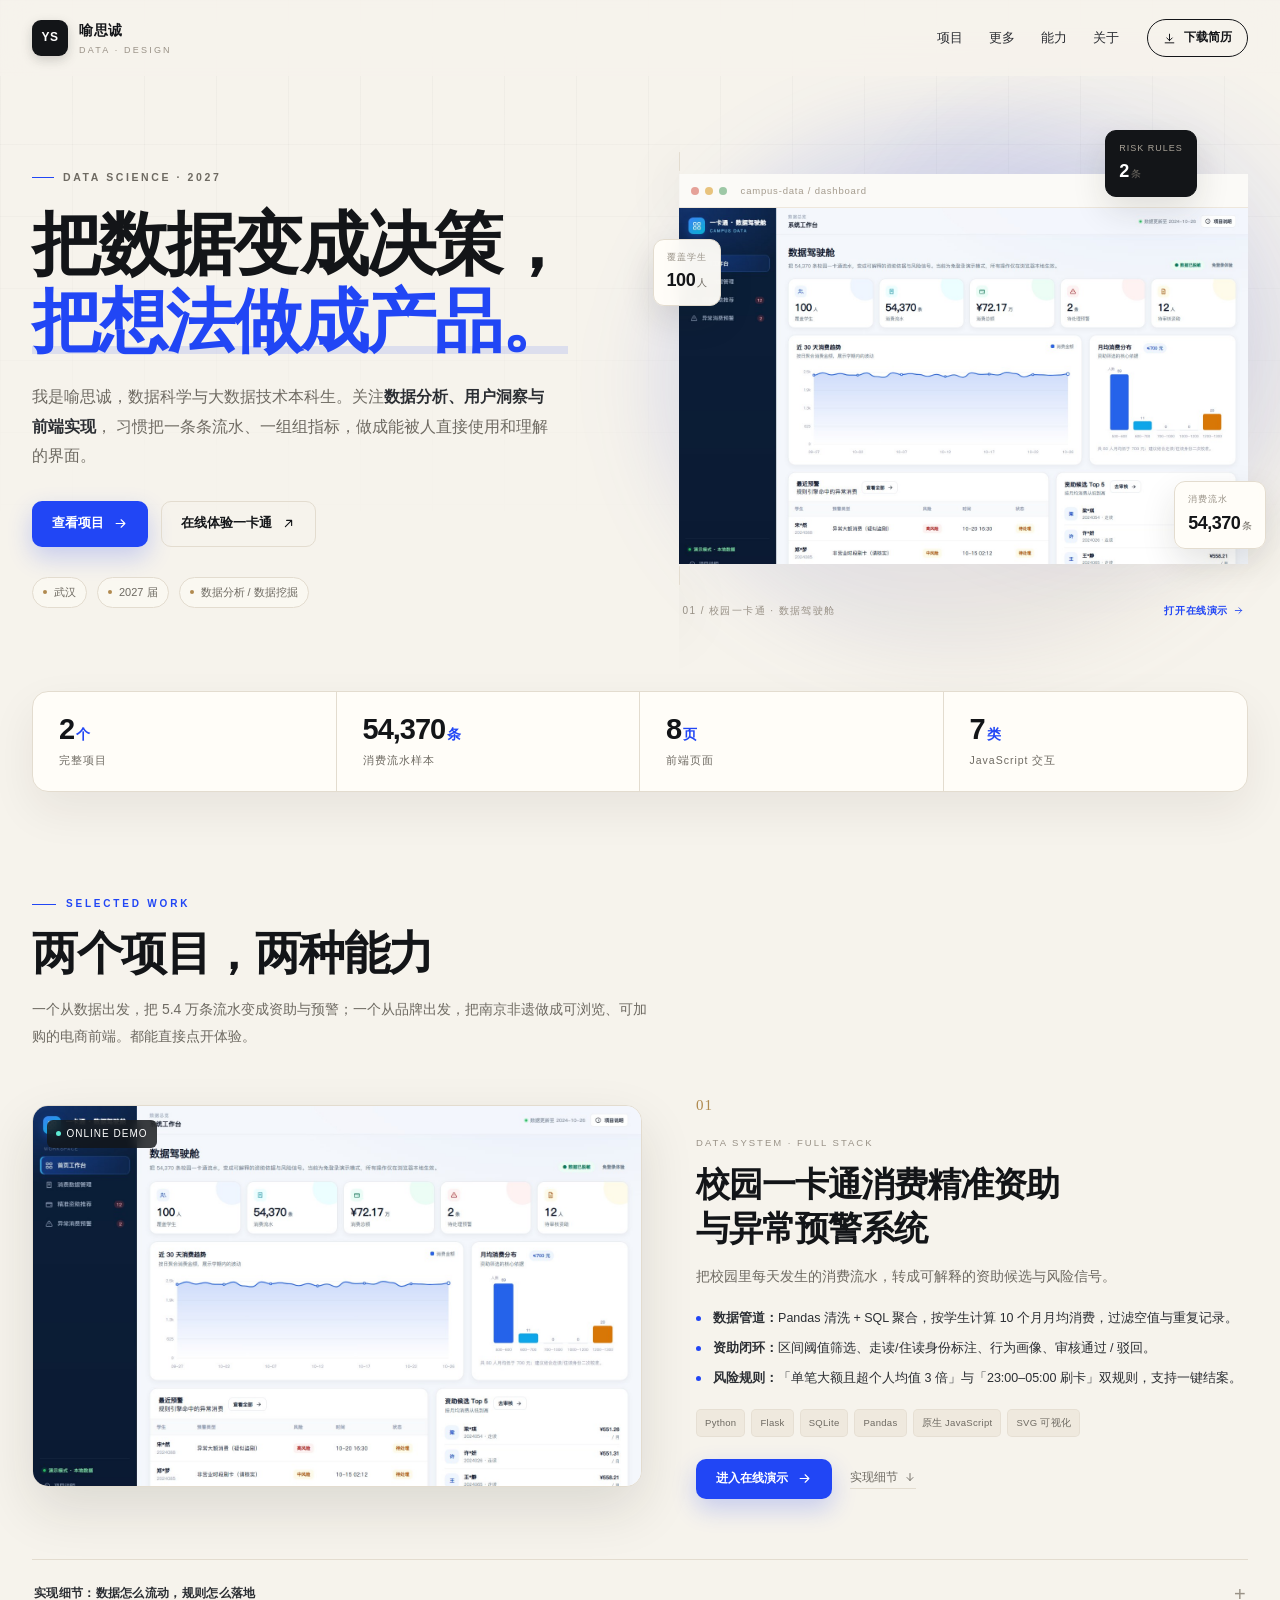
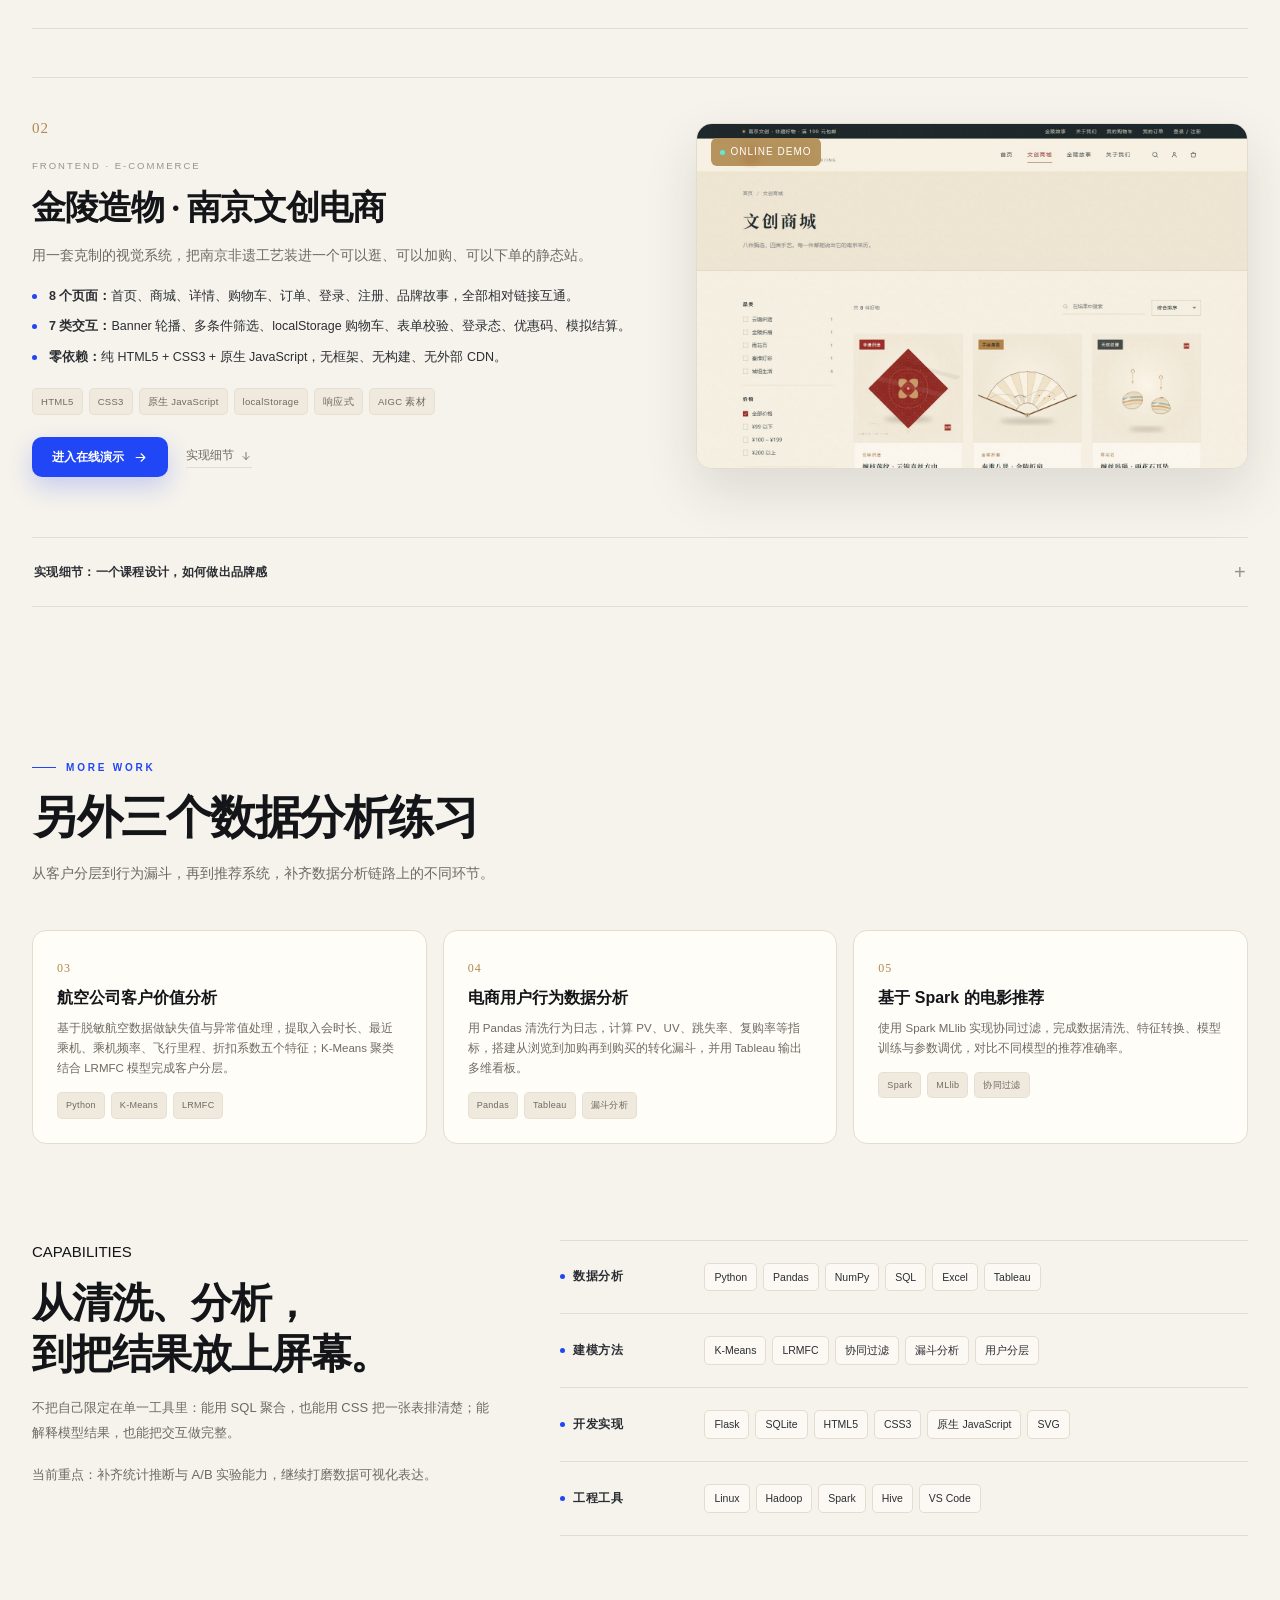
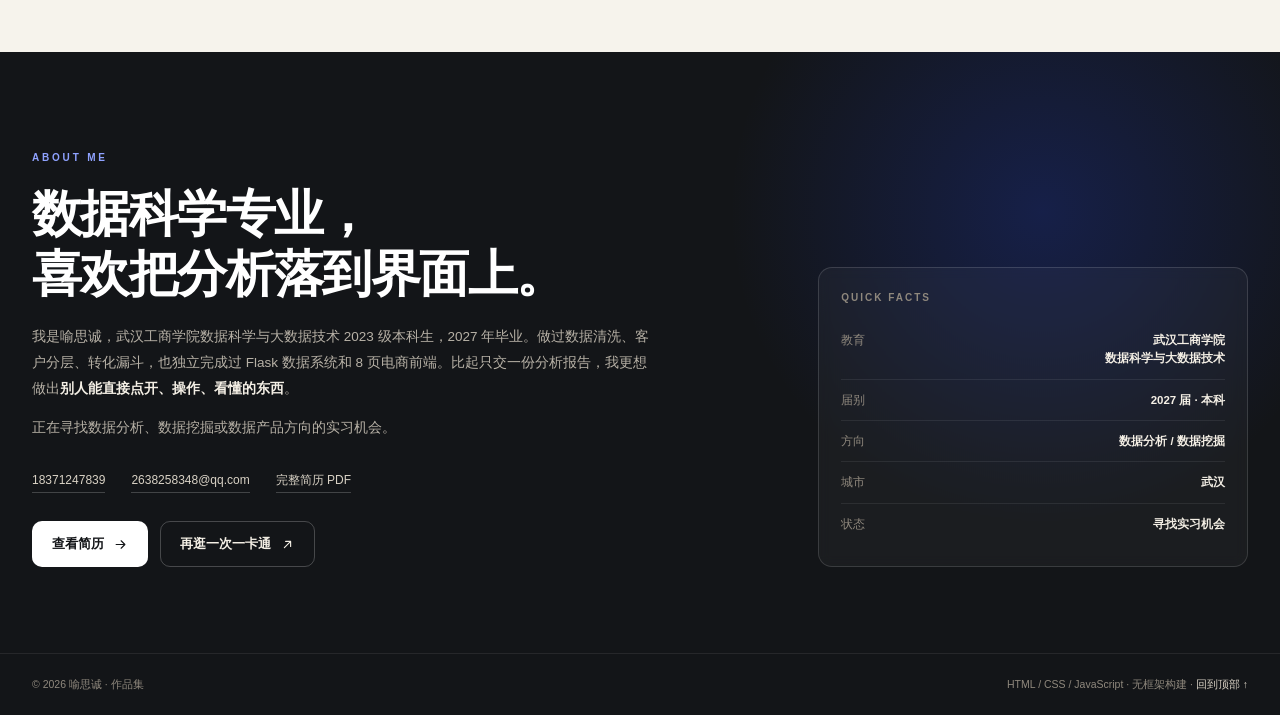
==== index.html @ 1e3e39dd "Add files via upload" ====
<!DOCTYPE html>
<html lang="zh-CN">
<head>
  <meta charset="UTF-8">
  <meta name="viewport" content="width=device-width, initial-scale=1, viewport-fit=cover">
  <meta name="theme-color" content="#f6f3ec">
  <title>喻思诚 · 数据科学 / 作品集</title>
  <meta name="description" content="喻思诚的作品集：校园一卡通消费精准资助与异常预警系统、金陵造物南京文创电商。数据科学与大数据技术，2027 届。">
  <meta property="og:title" content="喻思诚 · 数据科学 / 作品集">
  <meta property="og:description" content="把数据变成决策，把想法做成产品。两个完整项目：一卡通数据系统与南京文创电商前端。">
  <meta property="og:type" content="website">
  <meta property="og:url" content="https://cynthautumn.github.io/portfolio/">
  <meta property="og:site_name" content="喻思诚 · 作品集">
  <meta property="og:image" content="https://cynthautumn.github.io/portfolio/assets/img/og-cover.jpg">
  <link rel="canonical" href="https://cynthautumn.github.io/portfolio/">
  <link rel="icon" href="assets/favicon.svg" type="image/svg+xml">
  <link rel="stylesheet" href="assets/site.css">
</head>
<body id="top">
  <svg width="0" height="0" style="position:absolute" aria-hidden="true">
    <symbol id="i-arrow" viewBox="0 0 24 24"><path d="M5 12h14M13 6l6 6-6 6" fill="none" stroke="currentColor" stroke-width="1.8" stroke-linecap="round" stroke-linejoin="round"/></symbol>
    <symbol id="i-up-right" viewBox="0 0 24 24"><path d="M7 17 17 7M9 7h8v8" fill="none" stroke="currentColor" stroke-width="1.8" stroke-linecap="round" stroke-linejoin="round"/></symbol>
    <symbol id="i-download" viewBox="0 0 24 24"><path d="M12 4v12m-5-5 5 5 5-5M4 20h16" fill="none" stroke="currentColor" stroke-width="1.8" stroke-linecap="round" stroke-linejoin="round"/></symbol>
    <symbol id="i-menu" viewBox="0 0 24 24"><path d="M4 7h16M4 12h16M4 17h16" fill="none" stroke="currentColor" stroke-width="1.8" stroke-linecap="round"/></symbol>
    <symbol id="i-down" viewBox="0 0 24 24"><path d="M12 5v14m-6-6 6 6 6-6" fill="none" stroke="currentColor" stroke-width="1.8" stroke-linecap="round" stroke-linejoin="round"/></symbol>
  </svg>

  <header class="site-header" id="header">
    <div class="wrap header-inner">
      <a class="logo" href="#top" aria-label="回到顶部">
        <span class="logo-mark">YS</span>
        <span class="logo-text"><b>喻思诚</b><span>DATA · DESIGN</span></span>
      </a>
      <nav class="site-nav" id="siteNav">
        <a href="#projects">项目</a>
        <a href="#more">更多</a>
        <a href="#skills">能力</a>
        <a href="#about">关于</a>
      </nav>
      <a class="header-cta" href="resume.pdf" target="_blank" rel="noopener">
        <svg width="14" height="14"><use href="#i-download"/></svg>
        <span>下载简历</span>
      </a>
      <button class="menu-toggle" id="menuToggle" aria-label="打开导航" aria-expanded="false">
        <svg><use href="#i-menu"/></svg>
      </button>
    </div>
  </header>

  <main>
    <section class="hero">
      <div class="wrap hero-grid">
        <div class="hero-copy">
          <div class="eyebrow"><i></i>DATA SCIENCE · 2027</div>
          <h1>把数据变成决策，<br><em>把想法做成产品。</em></h1>
          <p class="hero-lead">
            我是喻思诚，数据科学与大数据技术本科生。关注<b>数据分析、用户洞察与前端实现</b>，
            习惯把一条条流水、一组组指标，做成能被人直接使用和理解的界面。
          </p>
          <div class="hero-actions">
            <a class="btn primary" href="#projects">查看项目 <svg><use href="#i-arrow"/></svg></a>
            <a class="btn ghost" href="campus/index.html" target="_blank" rel="noopener">
              在线体验一卡通 <svg><use href="#i-up-right"/></svg>
            </a>
          </div>
          <div class="hero-meta">
            <span>武汉</span><span>2027 届</span><span>数据分析 / 数据挖掘</span>
          </div>
        </div>

        <div class="hero-visual">
          <div class="halo"></div>
          <a class="browser" href="campus/index.html" target="_blank" rel="noopener" aria-label="打开校园一卡通在线演示">
            <div class="browser-bar"><i></i><i></i><i></i><span>campus-data / dashboard</span></div>
            <img src="assets/img/campus-dashboard.jpg" alt="校园一卡通数据驾驶舱界面" width="1440" height="900">
          </a>
          <div class="float-card fc-1"><span>覆盖学生</span><b>100<small> 人</small></b></div>
          <div class="float-card fc-2"><span>消费流水</span><b>54,370<small> 条</small></b></div>
          <div class="float-card fc-3"><span>RISK RULES</span><b>2<small> 条</small></b></div>
          <div class="hero-caption">
            <span>01 / 校园一卡通 · 数据驾驶舱</span>
            <a href="campus/index.html" target="_blank" rel="noopener">打开在线演示 <svg><use href="#i-arrow"/></svg></a>
          </div>
        </div>
      </div>
    </section>

    <div class="wrap">
      <div class="stat-band reveal">
        <div><b>2<em>个</em></b><span>完整项目</span></div>
        <div><b>54,370<em>条</em></b><span>消费流水样本</span></div>
        <div><b>8<em>页</em></b><span>前端页面</span></div>
        <div><b>7<em>类</em></b><span>JavaScript 交互</span></div>
      </div>
    </div>

    <section class="section" id="projects">
      <div class="wrap">
        <div class="section-head reveal">
          <span class="kicker">SELECTED WORK</span>
          <h2>两个项目，两种能力</h2>
          <p>一个从数据出发，把 5.4 万条流水变成资助与预警；一个从品牌出发，把南京非遗做成可浏览、可加购的电商前端。都能直接点开体验。</p>
        </div>

        <article class="project reveal" id="campus">
          <a class="project-media" href="campus/index.html" target="_blank" rel="noopener" aria-label="打开校园一卡通在线演示">
            <span class="media-tag">ONLINE DEMO</span>
            <img src="assets/img/campus-dashboard.jpg" alt="校园一卡通数据驾驶舱" width="1440" height="900">
            <span class="media-hover"><span>进入在线演示 <svg><use href="#i-up-right"/></svg></span></span>
          </a>
          <div class="project-body">
            <div class="project-top"><span class="project-no">01</span> <span class="project-type">DATA SYSTEM · FULL STACK</span></div>
            <h3>校园一卡通消费精准资助<br>与异常预警系统</h3>
            <p class="project-lead">把校园里每天发生的消费流水，转成可解释的资助候选与风险信号。</p>
            <ul class="project-points">
              <li><b>数据管道：</b>Pandas 清洗 + SQL 聚合，按学生计算 10 个月月均消费，过滤空值与重复记录。</li>
              <li><b>资助闭环：</b>区间阈值筛选、走读/住读身份标注、行为画像、审核通过 / 驳回。</li>
              <li><b>风险规则：</b>「单笔大额且超个人均值 3 倍」与「23:00–05:00 刷卡」双规则，支持一键结案。</li>
            </ul>
            <div class="tags"><span>Python</span><span>Flask</span><span>SQLite</span><span>Pandas</span><span>原生 JavaScript</span><span>SVG 可视化</span></div>
            <div class="project-actions">
              <a class="btn primary" href="campus/index.html" target="_blank" rel="noopener">进入在线演示 <svg><use href="#i-arrow"/></svg></a>
              <a class="text-link" href="#campus-detail">实现细节 <svg><use href="#i-down"/></svg></a>
            </div>
          </div>
        </article>

        <details class="project-detail" id="campus-detail">
          <summary>实现细节：数据怎么流动，规则怎么落地</summary>
          <div class="detail-grid">
            <div><h4>01 · 数据接入</h4><p>读取 CSV 流水，处理 UTF-8 / GBK 编码与字段校验；以学号为键聚合，算出月均消费与平均单笔消费。</p></div>
            <div><h4>02 · 资助筛选</h4><p>按 0–700 元区间筛选候选，保留走读/住读身份与预警关联；审核状态在浏览器本地持久化。</p></div>
            <div><h4>03 · 风险规则</h4><p>大额规则要求同时满足金额与个人均值倍数，深夜规则覆盖 23:00–05:00；命中后进入待处理队列。</p></div>
          </div>
          <p class="detail-note">作品集内为纯静态复刻版：保留全部交互，数据内置且已脱敏；原始系统为 Flask + SQLite + Pandas。</p>
        </details>

        <article class="project reverse reveal" id="nanjing">
          <a class="project-media" href="nanjing/index.html" target="_blank" rel="noopener" aria-label="打开南京文创电商在线演示">
            <span class="media-tag" style="background:rgba(176,138,79,.9)">ONLINE DEMO</span>
            <img src="assets/img/nanjing-shop.jpg" alt="金陵造物南京文创电商商城页" width="1440" height="900">
            <span class="media-hover"><span>进入在线演示 <svg><use href="#i-up-right"/></svg></span></span>
          </a>
          <div class="project-body">
            <div class="project-top"><span class="project-no">02</span> <span class="project-type">FRONTEND · E-COMMERCE</span></div>
            <h3>金陵造物 · 南京文创电商</h3>
            <p class="project-lead">用一套克制的视觉系统，把南京非遗工艺装进一个可以逛、可以加购、可以下单的静态站。</p>
            <ul class="project-points">
              <li><b>8 个页面：</b>首页、商城、详情、购物车、订单、登录、注册、品牌故事，全部相对链接互通。</li>
              <li><b>7 类交互：</b>Banner 轮播、多条件筛选、localStorage 购物车、表单校验、登录态、优惠码、模拟结算。</li>
              <li><b>零依赖：</b>纯 HTML5 + CSS3 + 原生 JavaScript，无框架、无构建、无外部 CDN。</li>
            </ul>
            <div class="tags"><span>HTML5</span><span>CSS3</span><span>原生 JavaScript</span><span>localStorage</span><span>响应式</span><span>AIGC 素材</span></div>
            <div class="project-actions">
              <a class="btn primary" href="nanjing/index.html" target="_blank" rel="noopener">进入在线演示 <svg><use href="#i-arrow"/></svg></a>
              <a class="text-link" href="#nanjing-detail">实现细节 <svg><use href="#i-down"/></svg></a>
            </div>
          </div>
        </article>

        <details class="project-detail" id="nanjing-detail">
          <summary>实现细节：一个课程设计，如何做出品牌感</summary>
          <div class="detail-grid">
            <div><h4>01 · 视觉系统</h4><p>以云锦红、城墙灰、宣纸米色为主色，宋体标题 + 无衬线正文；17 个原创 SVG 图标与插画统一质感。</p></div>
            <div><h4>02 · 交互链路</h4><p>商品数据集中在 data.js；商城支持品类/价格/特色筛选与搜索；详情页按 URL 参数渲染并支持规格选择。</p></div>
            <div><h4>03 · 状态管理</h4><p>购物车、登录态、订单全部写入 localStorage；优惠码满 199 减 30，结算后生成订单号并支持「再来一单」。</p></div>
          </div>
          <p class="detail-note">课程设计作品：1 首页 + 7 子页，7 类 JavaScript 功能，含自制 16 秒短片与原创 SVG 素材。</p>
        </details>
      </div>
    </section>

    <section class="section" id="more" style="padding-top:0">
      <div class="wrap">
        <div class="section-head reveal">
          <span class="kicker">MORE WORK</span>
          <h2>另外三个数据分析练习</h2>
          <p>从客户分层到行为漏斗，再到推荐系统，补齐数据分析链路上的不同环节。</p>
        </div>
        <div class="more-grid">
          <article class="mini-project reveal">
            <span class="num">03</span>
            <h3>航空公司客户价值分析</h3>
            <p>基于脱敏航空数据做缺失值与异常值处理，提取入会时长、最近乘机、乘机频率、飞行里程、折扣系数五个特征；K-Means 聚类结合 LRMFC 模型完成客户分层。</p>
            <div class="tags"><span>Python</span><span>K-Means</span><span>LRMFC</span></div>
          </article>
          <article class="mini-project reveal">
            <span class="num">04</span>
            <h3>电商用户行为数据分析</h3>
            <p>用 Pandas 清洗行为日志，计算 PV、UV、跳失率、复购率等指标，搭建从浏览到加购再到购买的转化漏斗，并用 Tableau 输出多维看板。</p>
            <div class="tags"><span>Pandas</span><span>Tableau</span><span>漏斗分析</span></div>
          </article>
          <article class="mini-project reveal">
            <span class="num">05</span>
            <h3>基于 Spark 的电影推荐</h3>
            <p>使用 Spark MLlib 实现协同过滤，完成数据清洗、特征转换、模型训练与参数调优，对比不同模型的推荐准确率。</p>
            <div class="tags"><span>Spark</span><span>MLlib</span><span>协同过滤</span></div>
          </article>
        </div>
      </div>
    </section>

    <section class="section" id="skills" style="padding-top:0">
      <div class="wrap skills-grid">
        <div class="skills-intro reveal">
          <span class="kicker">CAPABILITIES</span>
          <h2>从清洗、分析，<br>到把结果放上屏幕。</h2>
          <p>不把自己限定在单一工具里：能用 SQL 聚合，也能用 CSS 把一张表排清楚；能解释模型结果，也能把交互做完整。</p>
          <p class="skill-note">当前重点：补齐统计推断与 A/B 实验能力，继续打磨数据可视化表达。</p>
        </div>
        <div class="skill-list reveal">
          <div class="skill-row">
            <h3>数据分析</h3>
            <div class="skill-chips"><span>Python</span><span>Pandas</span><span>NumPy</span><span>SQL</span><span>Excel</span><span>Tableau</span></div>
          </div>
          <div class="skill-row">
            <h3>建模方法</h3>
            <div class="skill-chips"><span>K-Means</span><span>LRMFC</span><span>协同过滤</span><span>漏斗分析</span><span>用户分层</span></div>
          </div>
          <div class="skill-row">
            <h3>开发实现</h3>
            <div class="skill-chips"><span>Flask</span><span>SQLite</span><span>HTML5</span><span>CSS3</span><span>原生 JavaScript</span><span>SVG</span></div>
          </div>
          <div class="skill-row">
            <h3>工程工具</h3>
            <div class="skill-chips"><span>Linux</span><span>Hadoop</span><span>Spark</span><span>Hive</span><span>VS Code</span></div>
          </div>
        </div>
      </div>
    </section>

    <section class="about" id="about">
      <div class="wrap about-grid">
        <div class="reveal">
          <span class="kicker">ABOUT ME</span>
          <h2>数据科学专业，<br>喜欢把分析落到界面上。</h2>
          <p>我是喻思诚，武汉工商学院数据科学与大数据技术 2023 级本科生，2027 年毕业。做过数据清洗、客户分层、转化漏斗，也独立完成过 Flask 数据系统和 8 页电商前端。比起只交一份分析报告，我更想做出<b>别人能直接点开、操作、看懂的东西</b>。</p>
          <p style="margin-top:12px">正在寻找数据分析、数据挖掘或数据产品方向的实习机会。</p>
          <div class="contact-row">
            <a href="tel:18371247839">18371247839</a>
            <a href="mailto:2638258348@qq.com">2638258348@qq.com</a>
            <a href="resume.pdf" target="_blank" rel="noopener">完整简历 PDF</a>
          </div>
          <div class="about-actions">
            <a class="btn primary" href="resume.pdf" target="_blank" rel="noopener">查看简历 <svg><use href="#i-arrow"/></svg></a>
            <a class="btn ghost" href="campus/index.html" target="_blank" rel="noopener">再逛一次一卡通 <svg><use href="#i-up-right"/></svg></a>
          </div>
        </div>
        <aside class="quick-card reveal">
          <h3>QUICK FACTS</h3>
          <div class="quick-row"><span>教育</span><b>武汉工商学院<br>数据科学与大数据技术</b></div>
          <div class="quick-row"><span>届别</span><b>2027 届 · 本科</b></div>
          <div class="quick-row"><span>方向</span><b>数据分析 / 数据挖掘</b></div>
          <div class="quick-row"><span>城市</span><b>武汉</b></div>
          <div class="quick-row"><span>状态</span><b>寻找实习机会</b></div>
        </aside>
      </div>
    </section>
  </main>

  <footer class="site-footer">
    <div class="wrap footer-inner">
      <span>© <span id="year">2026</span> 喻思诚 · 作品集</span>
      <span>HTML / CSS / JavaScript · 无框架构建 · <a href="#top">回到顶部 ↑</a></span>
    </div>
  </footer>

  <script src="assets/site.js"></script>
</body>
</html>
---- assets/site.css ----
/* =========================================================
   喻思诚 · 作品集
   纯静态站点，无框架、无 CDN、无外部字体
   ========================================================= */
:root {
  --paper: #f6f3ec;
  --paper-2: #efe9de;
  --ink: #131518;
  --ink-2: #2b2e33;
  --muted: #6e6a62;
  --muted-2: #999287;
  --line: #e3dccf;
  --card: #fffdf8;
  --blue: #2146f5;
  --blue-dark: #1734c8;
  --blue-soft: #e8ecff;
  --gold: #b08a4f;
  --gold-soft: #f3ead9;
  --green: #157a5b;
  --red: #c2412d;
  --serif: "Songti SC", "STSong", "Noto Serif SC", "SimSun", Georgia, serif;
  --sans: "Inter", "PingFang SC", "Microsoft YaHei", "Helvetica Neue", Arial, sans-serif;
  --max: 1240px;
  --ease: cubic-bezier(.22, .61, .36, 1);
}

* { box-sizing: border-box; }
html { scroll-behavior: smooth; scroll-padding-top: 96px; }
body {
  margin: 0;
  font-family: var(--sans);
  color: var(--ink);
  background: var(--paper);
  -webkit-font-smoothing: antialiased;
  font-size: 15px;
  line-height: 1.6;
}
::selection { background: var(--blue); color: #fff; }
a { color: inherit; text-decoration: none; }
img { max-width: 100%; display: block; height: auto; }
button { font: inherit; cursor: pointer; }
h1, h2, h3, h4, p { margin: 0; }
ul { margin: 0; padding: 0; list-style: none; }
svg { display: block; }

.wrap { width: min(var(--max), calc(100% - 64px)); margin: 0 auto; }

/* ---------- header ---------- */
.site-header {
  position: fixed; top: 0; left: 0; right: 0; z-index: 80;
  height: 76px;
  background: rgba(246, 243, 236, .78);
  backdrop-filter: blur(16px);
  border-bottom: 1px solid transparent;
  transition: border-color .25s, background .25s;
}
.site-header.scrolled { border-bottom-color: var(--line); background: rgba(246, 243, 236, .94); }
.header-inner { height: 76px; display: flex; align-items: center; gap: 28px; }
.logo { display: flex; align-items: center; gap: 11px; }
.logo-mark {
  width: 36px; height: 36px; border-radius: 9px; display: grid; place-items: center;
  background: var(--ink); color: #fff; font-size: 12px; font-weight: 800; letter-spacing: .5px;
  box-shadow: 0 4px 12px rgba(19,21,24,.18);
}
.logo-text b { display: block; font-size: 14px; letter-spacing: .5px; }
.logo-text span { display: block; font-size: 9px; color: var(--muted-2); letter-spacing: 2.2px; margin-top: 1px; }
.site-nav { display: flex; align-items: center; gap: 26px; margin-left: auto; }
.site-nav a { font-size: 13px; color: var(--ink-2); position: relative; padding: 6px 0; }
.site-nav a::after {
  content: ""; position: absolute; left: 0; bottom: 0; width: 0; height: 2px;
  background: var(--blue); transition: width .22s var(--ease);
}
.site-nav a:hover::after { width: 100%; }
.header-cta {
  display: inline-flex; align-items: center; gap: 8px; height: 38px; padding: 0 15px;
  border: 1px solid var(--ink); border-radius: 999px; font-size: 12px; font-weight: 600;
  transition: .2s; white-space: nowrap;
}
.header-cta:hover { background: var(--ink); color: #fff; }
.header-cta svg { width: 13px; height: 13px; }
.menu-toggle {
  display: none; width: 40px; height: 40px; border: 1px solid var(--line);
  border-radius: 10px; background: transparent; align-items: center; justify-content: center;
}
.menu-toggle svg { width: 18px; height: 18px; }

/* ---------- hero ---------- */
.hero {
  position: relative; overflow: hidden;
  padding: 150px 0 78px;
}
.hero::before {
  content: ""; position: absolute; inset: 0; z-index: -2;
  background-image:
    linear-gradient(rgba(19,21,24,.045) 1px, transparent 1px),
    linear-gradient(90deg, rgba(19,21,24,.045) 1px, transparent 1px);
  background-size: 72px 72px;
  mask-image: linear-gradient(180deg, rgba(0,0,0,.75), transparent 78%);
  -webkit-mask-image: linear-gradient(180deg, rgba(0,0,0,.75), transparent 78%);
}
.hero::after {
  content: ""; position: absolute; right: -10%; top: 2%; width: 620px; height: 620px; z-index: -1;
  background: radial-gradient(circle, rgba(33,70,245,.14), transparent 66%);
  filter: blur(10px); border-radius: 50%;
}
.hero-grid { display: grid; grid-template-columns: 1.02fr .98fr; gap: 54px; align-items: center; }
.eyebrow {
  display: inline-flex; align-items: center; gap: 9px;
  font-size: 10.5px; letter-spacing: 2.6px; color: var(--muted); font-weight: 700;
  text-transform: uppercase;
}
.eyebrow i { width: 22px; height: 1px; background: var(--blue); display: inline-block; }
.hero h1 {
  font-family: var(--serif);
  font-size: clamp(40px, 5.4vw, 70px);
  line-height: 1.12; letter-spacing: -2px; font-weight: 700;
  margin: 20px 0 22px;
}
.hero h1 em { font-style: normal; color: var(--blue); position: relative; white-space: nowrap; }
.hero h1 em::after {
  content: ""; position: absolute; left: 0; right: 0; bottom: 6px; height: 8px;
  background: rgba(33,70,245,.12); z-index: -1;
}
.hero-lead { font-size: 15.5px; color: var(--muted); line-height: 1.9; max-width: 520px; }
.hero-lead b { color: var(--ink-2); font-weight: 600; }
.hero-actions { display: flex; align-items: center; gap: 13px; flex-wrap: wrap; margin-top: 30px; }
.btn {
  display: inline-flex; align-items: center; justify-content: center; gap: 9px;
  height: 46px; padding: 0 19px; border-radius: 10px; border: 1px solid transparent;
  font-size: 13px; font-weight: 600; transition: .2s var(--ease); white-space: nowrap;
}
.btn svg { width: 15px; height: 15px; }
.btn.primary { background: var(--blue); color: #fff; box-shadow: 0 10px 24px rgba(33,70,245,.22); }
.btn.primary:hover { background: var(--blue-dark); transform: translateY(-2px); box-shadow: 0 14px 30px rgba(33,70,245,.28); }
.btn.ghost { background: transparent; border-color: var(--line); color: var(--ink); }
.btn.ghost:hover { background: #fff; border-color: var(--ink); transform: translateY(-2px); }
.btn.light { background: #fff; color: var(--ink); }
.btn.light:hover { background: var(--blue); color: #fff; }
.hero-meta { display: flex; gap: 10px; flex-wrap: wrap; margin-top: 30px; }
.hero-meta span {
  display: inline-flex; align-items: center; gap: 7px;
  font-size: 11px; color: var(--muted); padding: 6px 10px;
  border: 1px solid var(--line); border-radius: 999px; background: rgba(255,253,248,.5);
}
.hero-meta span::before { content: ""; width: 4px; height: 4px; border-radius: 50%; background: var(--gold); }

.hero-visual { position: relative; }
.hero-visual .halo {
  position: absolute; inset: -30px -20px; z-index: -1;
  background: linear-gradient(140deg, rgba(33,70,245,.16), rgba(176,138,79,.1));
  filter: blur(40px); border-radius: 50%;
}
.browser {
  position: relative; background: #fff; border: 1px solid var(--line);
  border-radius: 14px; overflow: hidden;
  box-shadow: 0 30px 70px rgba(36, 31, 22, .16), 0 2px 0 rgba(255,255,255,.8) inset;
  transform: rotate(.6deg);
}
.browser-bar {
  height: 34px; display: flex; align-items: center; gap: 6px; padding: 0 12px;
  background: #fbfaf7; border-bottom: 1px solid #eee7dc;
}
.browser-bar i { width: 8px; height: 8px; border-radius: 50%; background: #ded5c6; }
.browser-bar i:nth-child(1) { background: #e5a198; }
.browser-bar i:nth-child(2) { background: #e8c37d; }
.browser-bar i:nth-child(3) { background: #9dc8a6; }
.browser-bar span { margin-left: 8px; font-size: 9.5px; color: #a49b8d; letter-spacing: .8px; }
.browser img { width: 100%; aspect-ratio: 16 / 10; object-fit: cover; object-position: top left; }
.float-card {
  position: absolute; z-index: 3; background: rgba(255,253,248,.96);
  border: 1px solid var(--line); border-radius: 11px; padding: 10px 13px;
  box-shadow: 0 14px 34px rgba(36,31,22,.12); backdrop-filter: blur(8px);
}
.float-card span { display: block; font-size: 9px; color: var(--muted-2); letter-spacing: 1px; }
.float-card b { display: block; font-size: 18px; letter-spacing: -.5px; margin-top: 2px; }
.float-card small { font-size: 9.5px; color: var(--muted); font-weight: 500; }
.fc-1 { left: -26px; top: 19%; }
.fc-2 { right: -18px; bottom: 15%; }
.fc-3 { right: 9%; top: -20px; background: var(--ink); border-color: var(--ink); color: #fff; }
.fc-3 span { color: #a9a297; }
.fc-3 b { color: #fff; }
.hero-caption {
  display: flex; align-items: center; justify-content: space-between; gap: 14px;
  margin-top: 15px; padding: 0 4px; font-size: 10px; letter-spacing: 1.4px;
  color: var(--muted-2); text-transform: uppercase;
}
.hero-caption a { display: inline-flex; align-items: center; gap: 5px; color: var(--blue); font-weight: 600; letter-spacing: .6px; }
.hero-caption a:hover { color: var(--blue-dark); }
.hero-caption svg { width: 11px; height: 11px; }

/* ---------- stat band ---------- */
.stat-band {
  position: relative; z-index: 4; margin-top: -6px;
  background: var(--card); border: 1px solid var(--line); border-radius: 16px;
  display: grid; grid-template-columns: repeat(4, 1fr);
  box-shadow: 0 18px 46px rgba(36,31,22,.07);
  overflow: hidden;
}
.stat-band div { padding: 22px 26px; border-right: 1px solid var(--line); }
.stat-band div:last-child { border-right: 0; }
.stat-band b { display: block; font-size: 29px; letter-spacing: -1px; line-height: 1.1; }
.stat-band b em { font-style: normal; font-size: 14px; color: var(--blue); margin-left: 2px; }
.stat-band span { display: block; font-size: 10.5px; color: var(--muted); letter-spacing: 1px; margin-top: 6px; }

/* ---------- sections ---------- */
.section { padding: 96px 0; }
.section-head { max-width: 760px; margin-bottom: 44px; }
.section-head .kicker {
  display: inline-flex; align-items: center; gap: 10px;
  font-size: 10px; letter-spacing: 2.8px; color: var(--blue); font-weight: 700;
}
.section-head .kicker::before { content: ""; width: 24px; height: 1px; background: var(--blue); }
.section-head h2 {
  font-family: var(--serif); font-size: clamp(30px, 3.8vw, 46px);
  letter-spacing: -1.5px; line-height: 1.22; font-weight: 700; margin: 14px 0 14px;
}
.section-head p { color: var(--muted); font-size: 14px; line-height: 1.9; max-width: 620px; }

/* ---------- projects ---------- */
.project {
  display: grid; grid-template-columns: 1.05fr .95fr; gap: 54px; align-items: center;
  padding: 38px 0 52px; border-top: 1px solid var(--line);
}
.project:first-of-type { border-top: 0; padding-top: 0; }
.project.reverse .project-media { order: 2; }
.project.reverse .project-body { order: 1; }
.project-media {
  position: relative; display: block; border-radius: 16px; overflow: hidden;
  border: 1px solid var(--line); background: #fff;
  box-shadow: 0 22px 54px rgba(36,31,22,.12);
}
.project-media img {
  width: 100%; aspect-ratio: 16 / 10; object-fit: cover; object-position: top left;
  transition: transform .7s var(--ease), filter .4s;
}
.project-media:hover img { transform: scale(1.025); filter: saturate(1.05); }
.media-tag {
  position: absolute; left: 14px; top: 14px; z-index: 2;
  display: inline-flex; align-items: center; gap: 6px;
  background: rgba(19,21,24,.82); color: #fff; backdrop-filter: blur(6px);
  font-size: 10px; letter-spacing: 1px; padding: 6px 9px; border-radius: 6px;
}
.media-tag::before { content: ""; width: 5px; height: 5px; border-radius: 50%; background: #5eead4; }
.media-hover {
  position: absolute; inset: 0; display: flex; align-items: center; justify-content: center;
  background: rgba(19,21,24,.28); opacity: 0; transition: opacity .25s; z-index: 3;
}
.project-media:hover .media-hover { opacity: 1; }
.media-hover span {
  display: inline-flex; align-items: center; gap: 8px; background: #fff; color: var(--ink);
  padding: 10px 15px; border-radius: 999px; font-size: 11.5px; font-weight: 700;
  transform: translateY(6px); transition: transform .25s;
}
.project-media:hover .media-hover span { transform: none; }
.media-hover svg { width: 13px; height: 13px; }
.project-no {
  display: block; font-family: var(--serif); font-size: 15px; color: var(--gold);
  letter-spacing: 1px; margin-bottom: 12px;
}
.project-type { font-size: 9.5px; letter-spacing: 2px; color: var(--muted-2); text-transform: uppercase; }
.project h3 {
  font-family: var(--serif); font-size: clamp(25px, 2.7vw, 34px);
  line-height: 1.28; letter-spacing: -1px; font-weight: 700; margin: 10px 0 14px;
}
.project-lead { color: var(--muted); font-size: 14px; line-height: 1.8; margin-bottom: 18px; }
.project-points { display: flex; flex-direction: column; gap: 9px; margin-bottom: 20px; }
.project-points li {
  position: relative; padding-left: 17px; color: var(--ink-2);
  font-size: 12.5px; line-height: 1.7;
}
.project-points li::before {
  content: ""; position: absolute; left: 0; top: 8px; width: 5px; height: 5px;
  border-radius: 50%; background: var(--blue);
}
.project-points b { font-weight: 700; }
.tags { display: flex; gap: 6px; flex-wrap: wrap; margin-bottom: 22px; }
.tags span {
  font-size: 9.5px; letter-spacing: .3px; padding: 5px 8px; border-radius: 5px;
  background: var(--paper-2); color: var(--muted); border: 1px solid rgba(227,220,207,.7);
}
.project-actions { display: flex; align-items: center; gap: 18px; flex-wrap: wrap; }
.project-actions .btn { height: 40px; font-size: 12px; }
.text-link {
  display: inline-flex; align-items: center; gap: 6px; font-size: 11.5px;
  color: var(--muted); border-bottom: 1px solid var(--line); padding-bottom: 2px;
}
.text-link:hover { color: var(--blue); border-color: var(--blue); }
.text-link svg { width: 12px; height: 12px; }

/* details */
.project-detail {
  border-top: 1px solid var(--line); border-bottom: 1px solid var(--line);
  margin: 8px 0 48px; padding: 0;
}
.project-detail summary {
  list-style: none; cursor: pointer; padding: 18px 2px;
  display: flex; align-items: center; justify-content: space-between;
  font-size: 12px; font-weight: 600; color: var(--ink-2); letter-spacing: .3px;
}
.project-detail summary::-webkit-details-marker { display: none; }
.project-detail summary::after {
  content: "+"; font-size: 20px; font-weight: 300; color: var(--muted-2);
  transition: transform .2s;
}
.project-detail[open] summary::after { transform: rotate(45deg); }
.detail-grid {
  display: grid; grid-template-columns: repeat(3, 1fr); gap: 24px;
  padding: 0 2px 26px;
}
.detail-grid h4 { font-size: 11px; letter-spacing: 1.4px; color: var(--blue); margin-bottom: 7px; }
.detail-grid p { font-size: 12px; color: var(--muted); line-height: 1.8; }
.detail-note { font-size: 11.5px; color: var(--muted-2); padding: 0 2px 20px; }

/* ---------- more projects ---------- */
.more-grid { display: grid; grid-template-columns: repeat(3, 1fr); gap: 16px; }
.mini-project {
  background: var(--card); border: 1px solid var(--line); border-radius: 14px;
  padding: 24px; transition: .25s var(--ease);
}
.mini-project:hover { transform: translateY(-4px); border-color: #cfc5b4; box-shadow: 0 18px 36px rgba(36,31,22,.08); }
.mini-project .num { font-family: var(--serif); font-size: 12px; color: var(--gold); letter-spacing: 1px; }
.mini-project h3 { font-size: 16px; line-height: 1.4; margin: 8px 0 8px; }
.mini-project p { font-size: 11.5px; color: var(--muted); line-height: 1.75; }
.mini-project .tags { margin: 14px 0 0; }
.mini-project .tags span { font-size: 9px; }

/* ---------- skills ---------- */
.skills-grid { display: grid; grid-template-columns: .8fr 1.2fr; gap: 70px; align-items: start; }
.skills-intro { position: sticky; top: 110px; }
.skills-intro h2 {
  font-family: var(--serif); font-size: clamp(30px, 3.2vw, 42px);
  line-height: 1.25; letter-spacing: -1.2px; margin: 14px 0 16px;
}
.skills-intro p { color: var(--muted); font-size: 13px; line-height: 1.9; }
.skill-row { display: grid; grid-template-columns: 120px 1fr; gap: 24px; padding: 22px 0; border-top: 1px solid var(--line); }
.skill-row:last-child { border-bottom: 1px solid var(--line); }
.skill-row h3 { font-size: 12px; letter-spacing: .5px; color: var(--ink-2); display: flex; align-items: center; gap: 8px; }
.skill-row h3::before { content: ""; width: 5px; height: 5px; border-radius: 50%; background: var(--blue); }
.skill-chips { display: flex; flex-wrap: wrap; gap: 6px; }
.skill-chips span {
  font-size: 10.5px; padding: 5px 9px; border-radius: 5px;
  background: rgba(255,253,248,.7); border: 1px solid var(--line); color: var(--ink-2);
}
.skill-note { margin-top: 18px; font-size: 11px; color: var(--muted-2); line-height: 1.8; }

/* ---------- about ---------- */
.about {
  background: var(--ink); color: #f4efe5; margin-top: 20px;
  padding: 92px 0 86px; position: relative; overflow: hidden;
}
.about::before {
  content: ""; position: absolute; right: -8%; top: -30%; width: 680px; height: 680px;
  border-radius: 50%; background: radial-gradient(circle, rgba(33,70,245,.22), transparent 65%);
}
.about-grid { position: relative; display: grid; grid-template-columns: 1.25fr .75fr; gap: 70px; align-items: end; }
.about .kicker { color: #8fa2ff; font-size: 10px; letter-spacing: 2.8px; font-weight: 700; }
.about h2 {
  font-family: var(--serif); font-size: clamp(32px, 4vw, 50px); line-height: 1.2;
  letter-spacing: -1.6px; margin: 16px 0 20px; color: #fff;
}
.about p { color: #b7b1a6; font-size: 13.5px; line-height: 1.95; max-width: 620px; }
.about p b { color: #f4efe5; font-weight: 600; }
.about-actions { display: flex; gap: 12px; flex-wrap: wrap; margin-top: 28px; }
.about .btn.primary { background: #fff; color: var(--ink); box-shadow: none; }
.about .btn.primary:hover { background: var(--blue); color: #fff; }
.about .btn.ghost { border-color: rgba(255,255,255,.22); color: #f4efe5; }
.about .btn.ghost:hover { border-color: #fff; background: rgba(255,255,255,.06); }
.contact-row { display: flex; gap: 26px; flex-wrap: wrap; margin-top: 30px; }
.contact-row a { font-size: 12px; color: #d9d2c5; border-bottom: 1px solid rgba(255,255,255,.2); padding-bottom: 2px; }
.contact-row a:hover { color: #fff; border-color: #fff; }
.quick-card {
  border: 1px solid rgba(255,255,255,.14); border-radius: 14px; padding: 22px;
  background: rgba(255,255,255,.035); backdrop-filter: blur(6px);
}
.quick-card h3 { font-size: 10px; letter-spacing: 2px; color: #8f887d; margin-bottom: 14px; }
.quick-row { display: flex; justify-content: space-between; gap: 18px; padding: 11px 0; border-bottom: 1px solid rgba(255,255,255,.08); font-size: 11.5px; }
.quick-row:last-child { border-bottom: 0; }
.quick-row span { color: #8f887d; }
.quick-row b { color: #f4efe5; font-weight: 600; text-align: right; }

/* ---------- footer ---------- */
.site-footer {
  background: var(--ink); color: #8f887d; border-top: 1px solid rgba(255,255,255,.08);
  padding: 22px 0; font-size: 10.5px;
}
.footer-inner { display: flex; align-items: center; justify-content: space-between; gap: 16px; flex-wrap: wrap; }
.footer-inner a { color: #d9d2c5; }
.footer-inner a:hover { color: #fff; }

/* ---------- reveal ---------- */
.reveal { opacity: 0; transform: translateY(20px); transition: opacity .7s var(--ease), transform .7s var(--ease); }
.reveal.in { opacity: 1; transform: none; }
@media (prefers-reduced-motion: reduce) {
  html { scroll-behavior: auto; }
  .reveal { opacity: 1; transform: none; transition: none; }
  .btn, .project-media img { transition: none; }
}

/* ---------- responsive ---------- */
@media (max-width: 1080px) {
  .hero-grid { grid-template-columns: 1fr; gap: 44px; }
  .hero { padding-top: 132px; }
  .hero-visual { max-width: 760px; }
  .project { grid-template-columns: 1fr; gap: 28px; }
  .project.reverse .project-media, .project.reverse .project-body { order: 0; }
  .project-media { max-width: 820px; }
  .skills-grid { grid-template-columns: 1fr; gap: 34px; }
  .skills-intro { position: static; }
  .about-grid { grid-template-columns: 1fr; gap: 40px; }
  .detail-grid { grid-template-columns: 1fr 1fr; }
}
@media (max-width: 760px) {
  .wrap { width: calc(100% - 36px); }
  .site-nav { display: none; }
  .header-cta { margin-left: auto; }
  .menu-toggle { display: flex; margin-left: 4px; }
  .site-nav.open {
    display: flex; flex-direction: column; align-items: flex-start; gap: 0;
    position: absolute; left: 18px; right: 18px; top: 70px;
    background: var(--card); border: 1px solid var(--line); border-radius: 12px;
    padding: 10px 16px; box-shadow: 0 20px 50px rgba(36,31,22,.14);
  }
  .site-nav.open a { padding: 12px 0; width: 100%; border-bottom: 1px solid var(--line); }
  .site-nav.open a:last-child { border-bottom: 0; }
  .hero { padding: 118px 0 56px; }
  .hero h1 { font-size: clamp(36px, 10vw, 52px); letter-spacing: -1.2px; }
  .hero-lead { font-size: 14px; }
  .float-card { display: none; }
  .browser { transform: none; }
  .stat-band { grid-template-columns: 1fr 1fr; }
  .stat-band div { padding: 18px; }
  .stat-band div:nth-child(2) { border-right: 0; }
  .stat-band div:nth-child(-n+2) { border-bottom: 1px solid var(--line); }
  .stat-band b { font-size: 23px; }
  .section { padding: 66px 0; }
  .section-head { margin-bottom: 30px; }
  .project { padding: 30px 0 38px; }
  .project h3 { font-size: 26px; }
  .more-grid { grid-template-columns: 1fr; }
  .skill-row { grid-template-columns: 1fr; gap: 8px; padding: 18px 0; }
  .about { padding: 66px 0 60px; }
  .detail-grid { grid-template-columns: 1fr; gap: 16px; }
  .contact-row { gap: 14px; }
  .footer-inner { flex-direction: column; align-items: flex-start; gap: 6px; }
}
@media (max-width: 520px) {
  .header-cta span { display: none; }
  .header-cta { width: 40px; height: 40px; padding: 0; justify-content: center; border-radius: 50%; }
  .logo-text span { display: none; }
  .hero h1 { letter-spacing: -1px; }
}
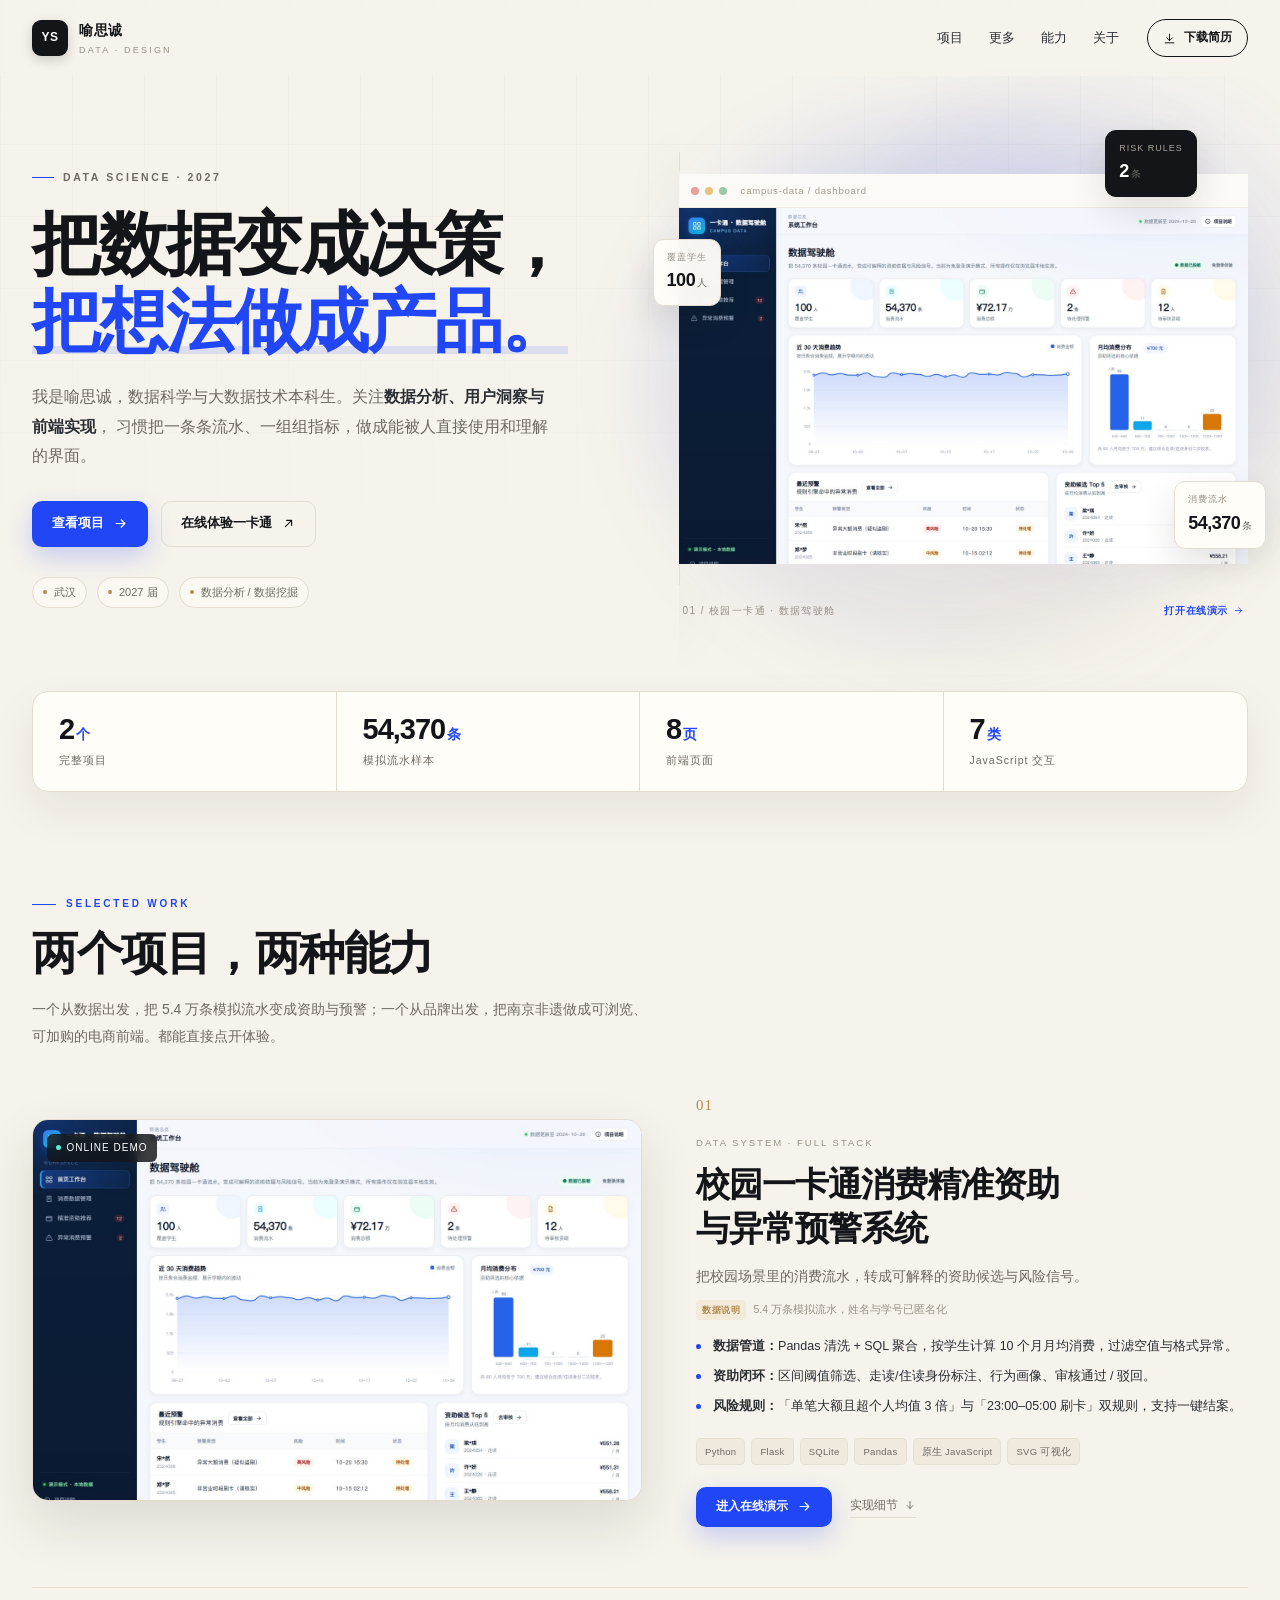
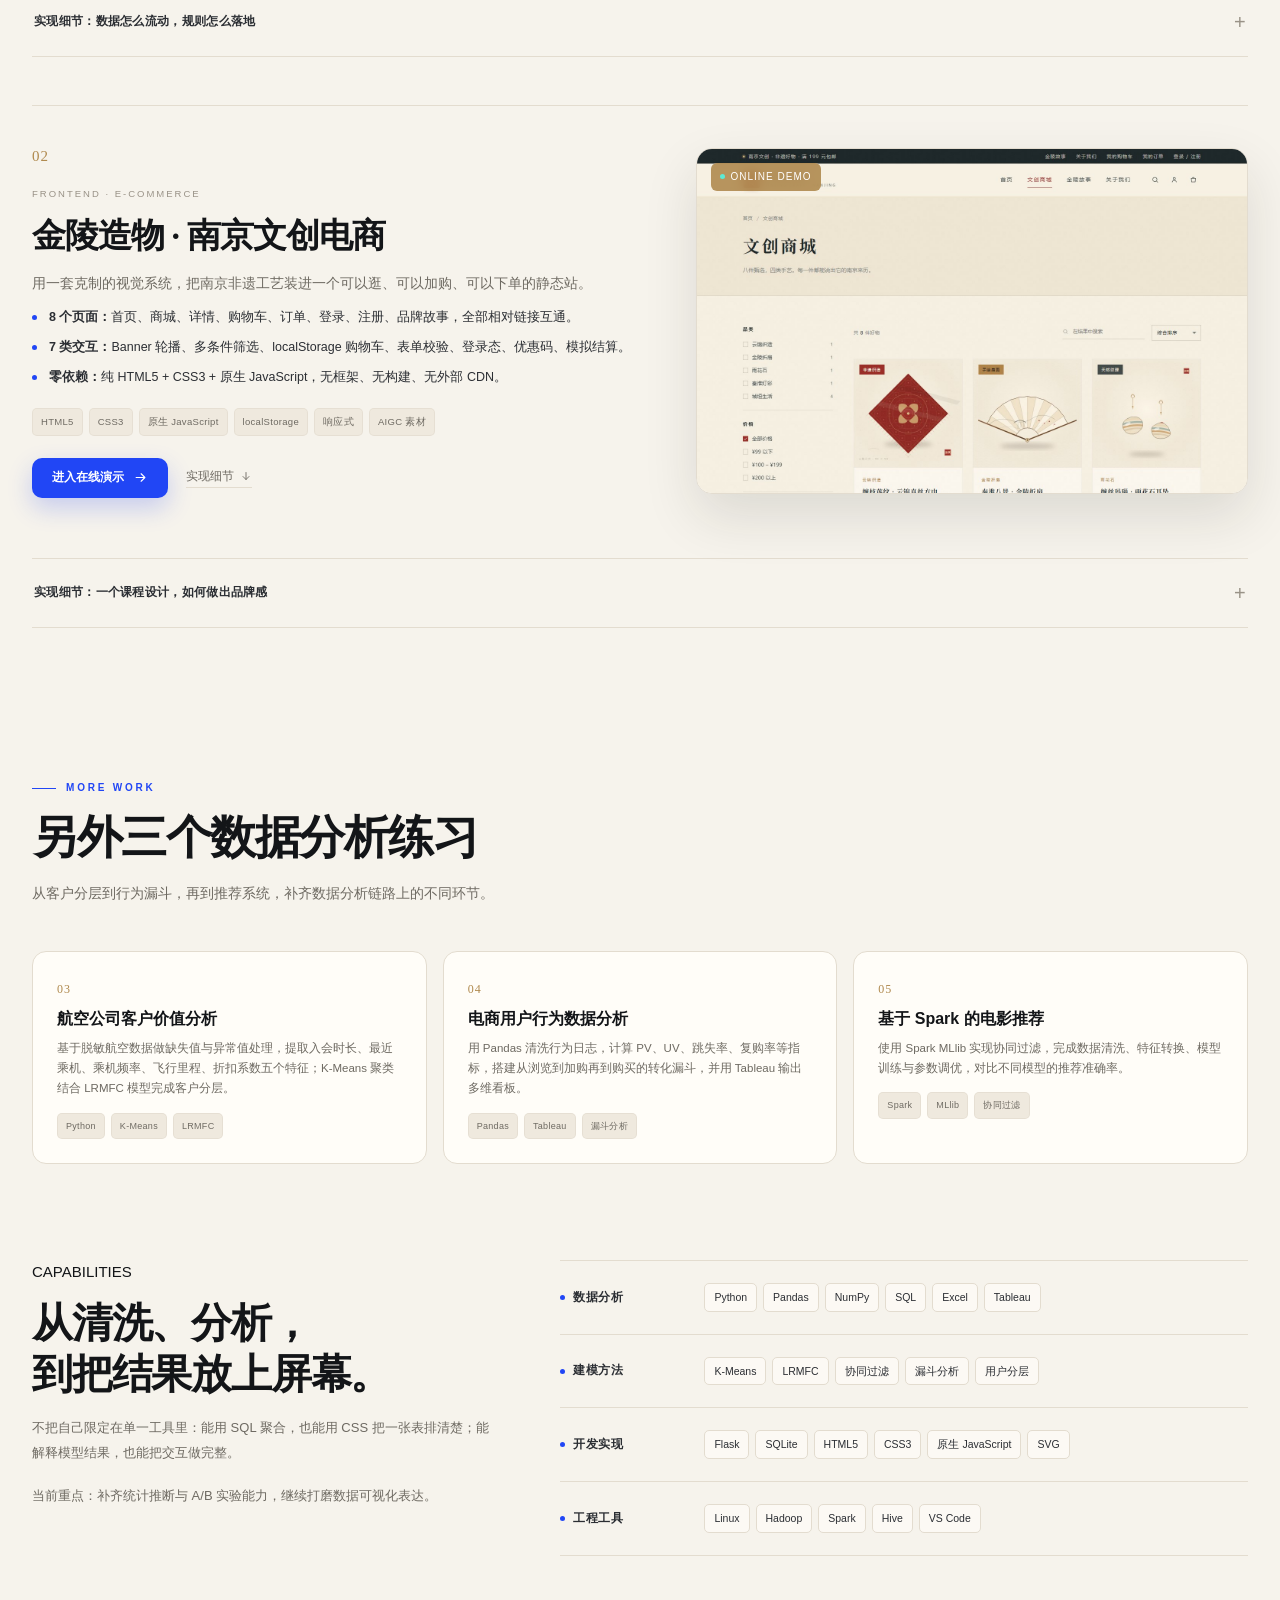
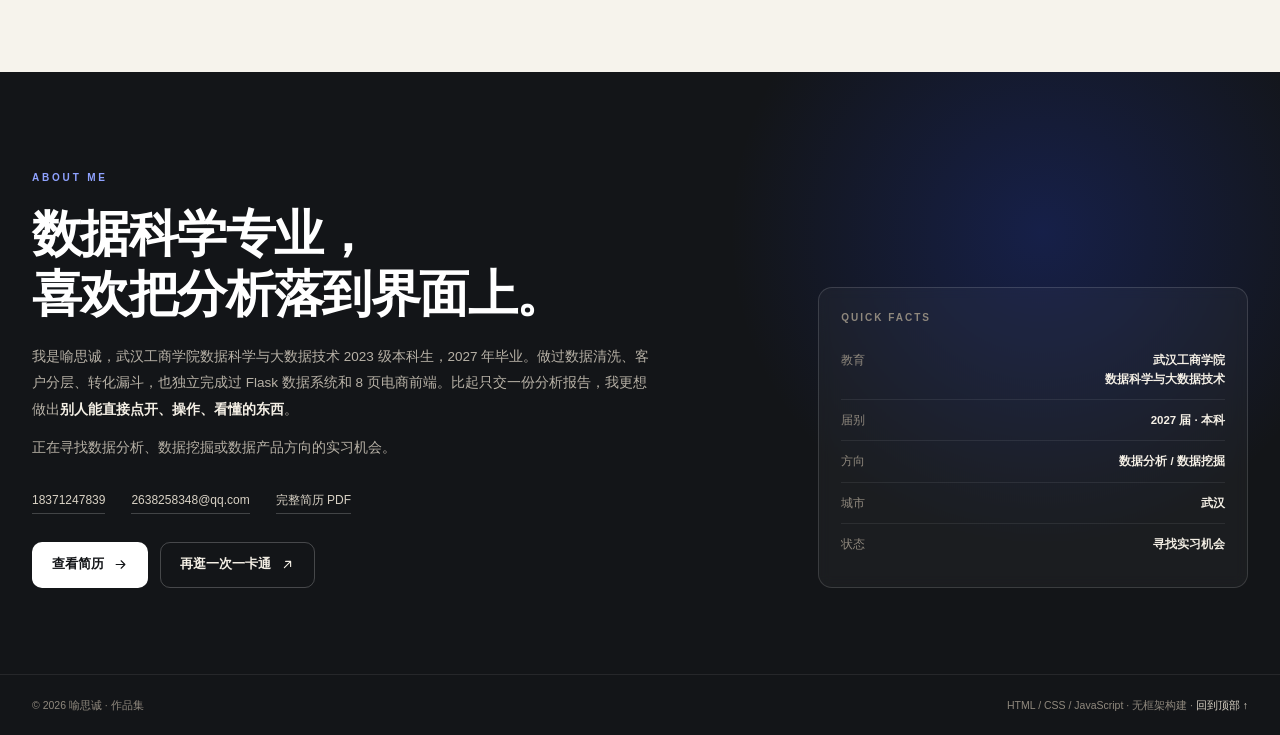
==== commit 509a6978: "Add files via upload" ====
--- a/index.html
+++ b/index.html
@@ -88,7 +88,7 @@
     <div class="wrap">
       <div class="stat-band reveal">
         <div><b>2<em>个</em></b><span>完整项目</span></div>
-        <div><b>54,370<em>条</em></b><span>消费流水样本</span></div>
+        <div><b>54,370<em>条</em></b><span>模拟流水样本</span></div>
         <div><b>8<em>页</em></b><span>前端页面</span></div>
         <div><b>7<em>类</em></b><span>JavaScript 交互</span></div>
       </div>
@@ -99,7 +99,7 @@
         <div class="section-head reveal">
           <span class="kicker">SELECTED WORK</span>
           <h2>两个项目，两种能力</h2>
-          <p>一个从数据出发，把 5.4 万条流水变成资助与预警；一个从品牌出发，把南京非遗做成可浏览、可加购的电商前端。都能直接点开体验。</p>
+          <p>一个从数据出发，把 5.4 万条模拟流水变成资助与预警；一个从品牌出发，把南京非遗做成可浏览、可加购的电商前端。都能直接点开体验。</p>
         </div>
 
         <article class="project reveal" id="campus">
@@ -111,9 +111,10 @@
           <div class="project-body">
             <div class="project-top"><span class="project-no">01</span> <span class="project-type">DATA SYSTEM · FULL STACK</span></div>
             <h3>校园一卡通消费精准资助<br>与异常预警系统</h3>
-            <p class="project-lead">把校园里每天发生的消费流水，转成可解释的资助候选与风险信号。</p>
+            <p class="project-lead">把校园场景里的消费流水，转成可解释的资助候选与风险信号。</p>
+            <p style="display:flex;align-items:center;gap:7px;margin:0 0 16px;font-size:10.5px;color:#999287"><span style="flex:none;padding:3px 6px;border-radius:4px;background:#f3ead9;color:#b08a4f;font-size:9px;font-weight:700;letter-spacing:.6px">数据说明</span>5.4 万条模拟流水，姓名与学号已匿名化</p>
             <ul class="project-points">
-              <li><b>数据管道：</b>Pandas 清洗 + SQL 聚合，按学生计算 10 个月月均消费，过滤空值与重复记录。</li>
+              <li><b>数据管道：</b>Pandas 清洗 + SQL 聚合，按学生计算 10 个月月均消费，过滤空值与格式异常。</li>
               <li><b>资助闭环：</b>区间阈值筛选、走读/住读身份标注、行为画像、审核通过 / 驳回。</li>
               <li><b>风险规则：</b>「单笔大额且超个人均值 3 倍」与「23:00–05:00 刷卡」双规则，支持一键结案。</li>
             </ul>
@@ -132,7 +133,7 @@
             <div><h4>02 · 资助筛选</h4><p>按 0–700 元区间筛选候选，保留走读/住读身份与预警关联；审核状态在浏览器本地持久化。</p></div>
             <div><h4>03 · 风险规则</h4><p>大额规则要求同时满足金额与个人均值倍数，深夜规则覆盖 23:00–05:00；命中后进入待处理队列。</p></div>
           </div>
-          <p class="detail-note">作品集内为纯静态复刻版：保留全部交互，数据内置且已脱敏；原始系统为 Flask + SQLite + Pandas。</p>
+          <p class="detail-note">作品集内为纯静态复刻版：保留全部交互，数据为程序生成的模拟数据并内置；原始系统为 Flask + SQLite + Pandas。</p>
         </details>
 
         <article class="project reverse reveal" id="nanjing">
--- a/assets/site.css
+++ b/assets/site.css
@@ -262,7 +262,9 @@
   font-family: var(--serif); font-size: clamp(25px, 2.7vw, 34px);
   line-height: 1.28; letter-spacing: -1px; font-weight: 700; margin: 10px 0 14px;
 }
-.project-lead { color: var(--muted); font-size: 14px; line-height: 1.8; margin-bottom: 18px; }
+.project-lead { color: var(--muted); font-size: 14px; line-height: 1.8; margin-bottom: 10px; }
+.project-note { display: flex; align-items: center; gap: 7px; margin: 0 0 16px; font-size: 10.5px; color: var(--muted-2); }
+.project-note span { flex: none; padding: 3px 6px; border-radius: 4px; background: var(--gold-soft); color: var(--gold); font-size: 9px; font-weight: 700; letter-spacing: .6px; }
 .project-points { display: flex; flex-direction: column; gap: 9px; margin-bottom: 20px; }
 .project-points li {
   position: relative; padding-left: 17px; color: var(--ink-2);
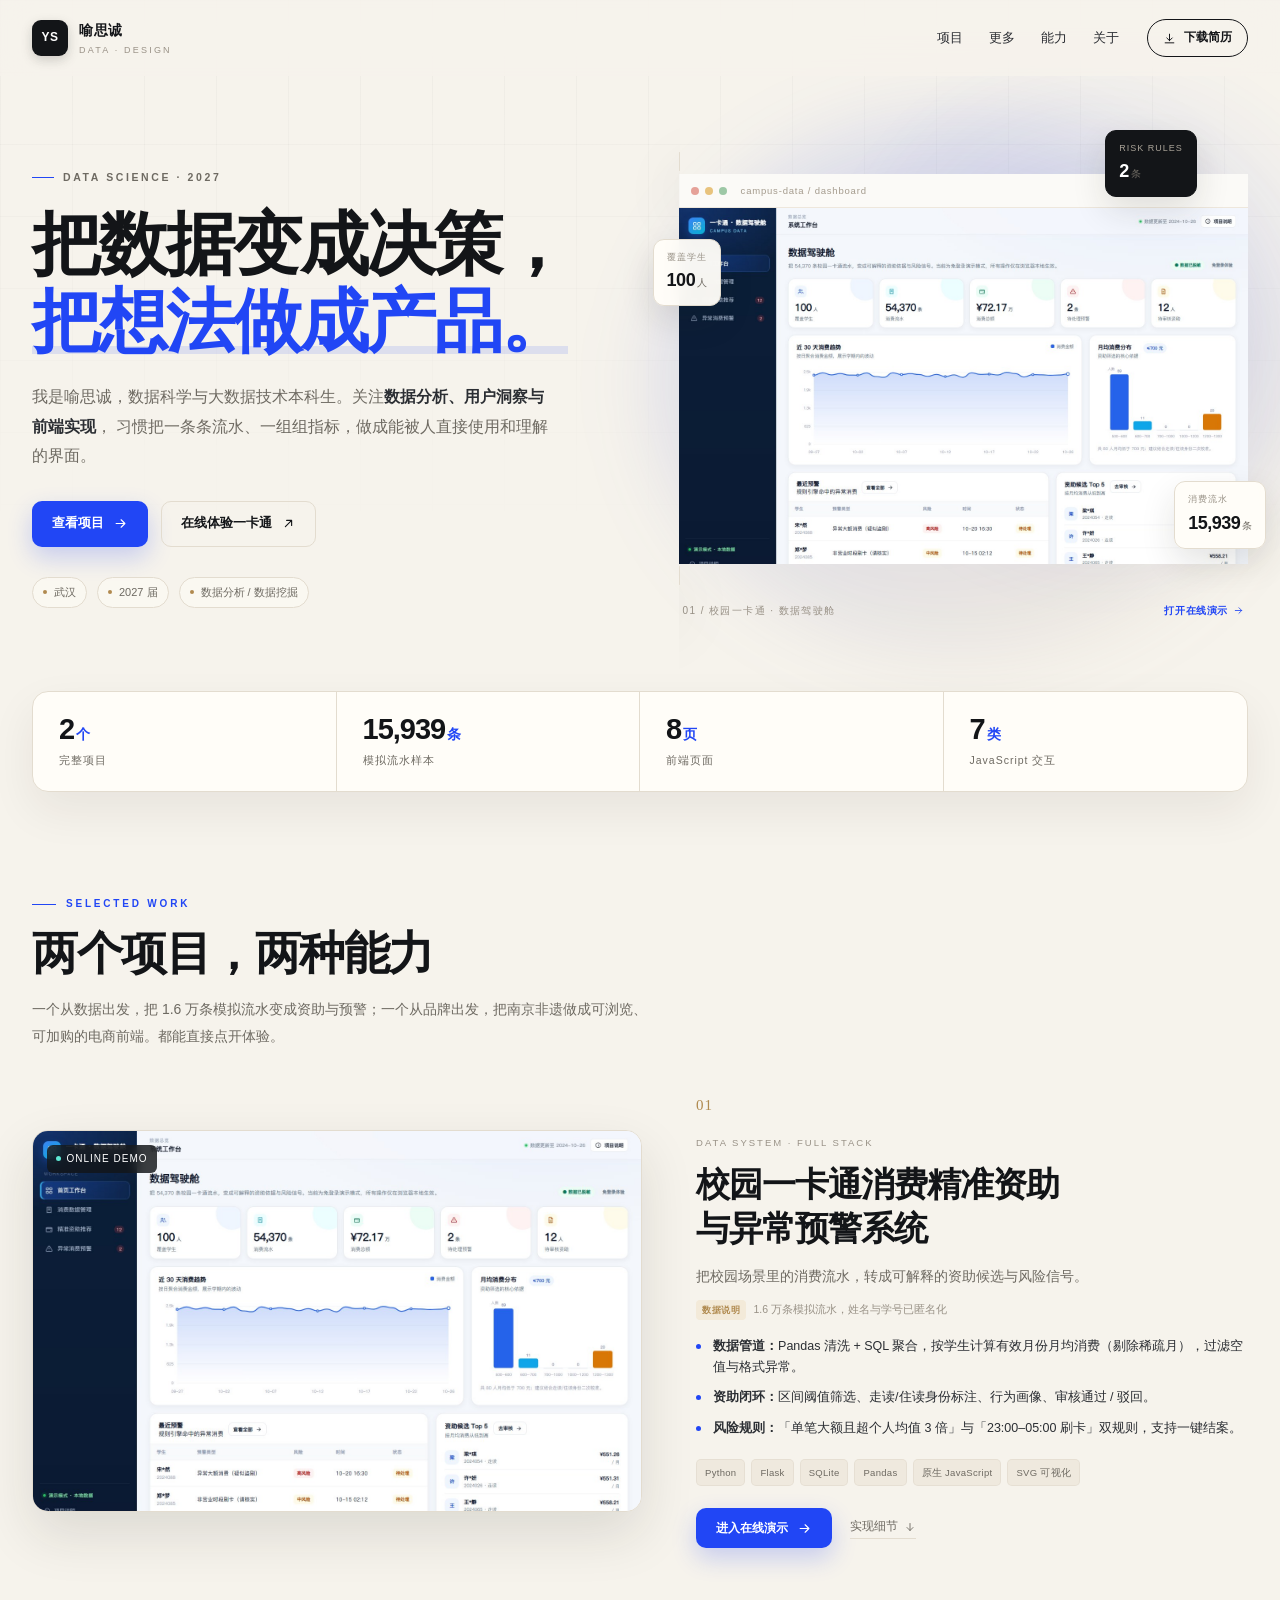
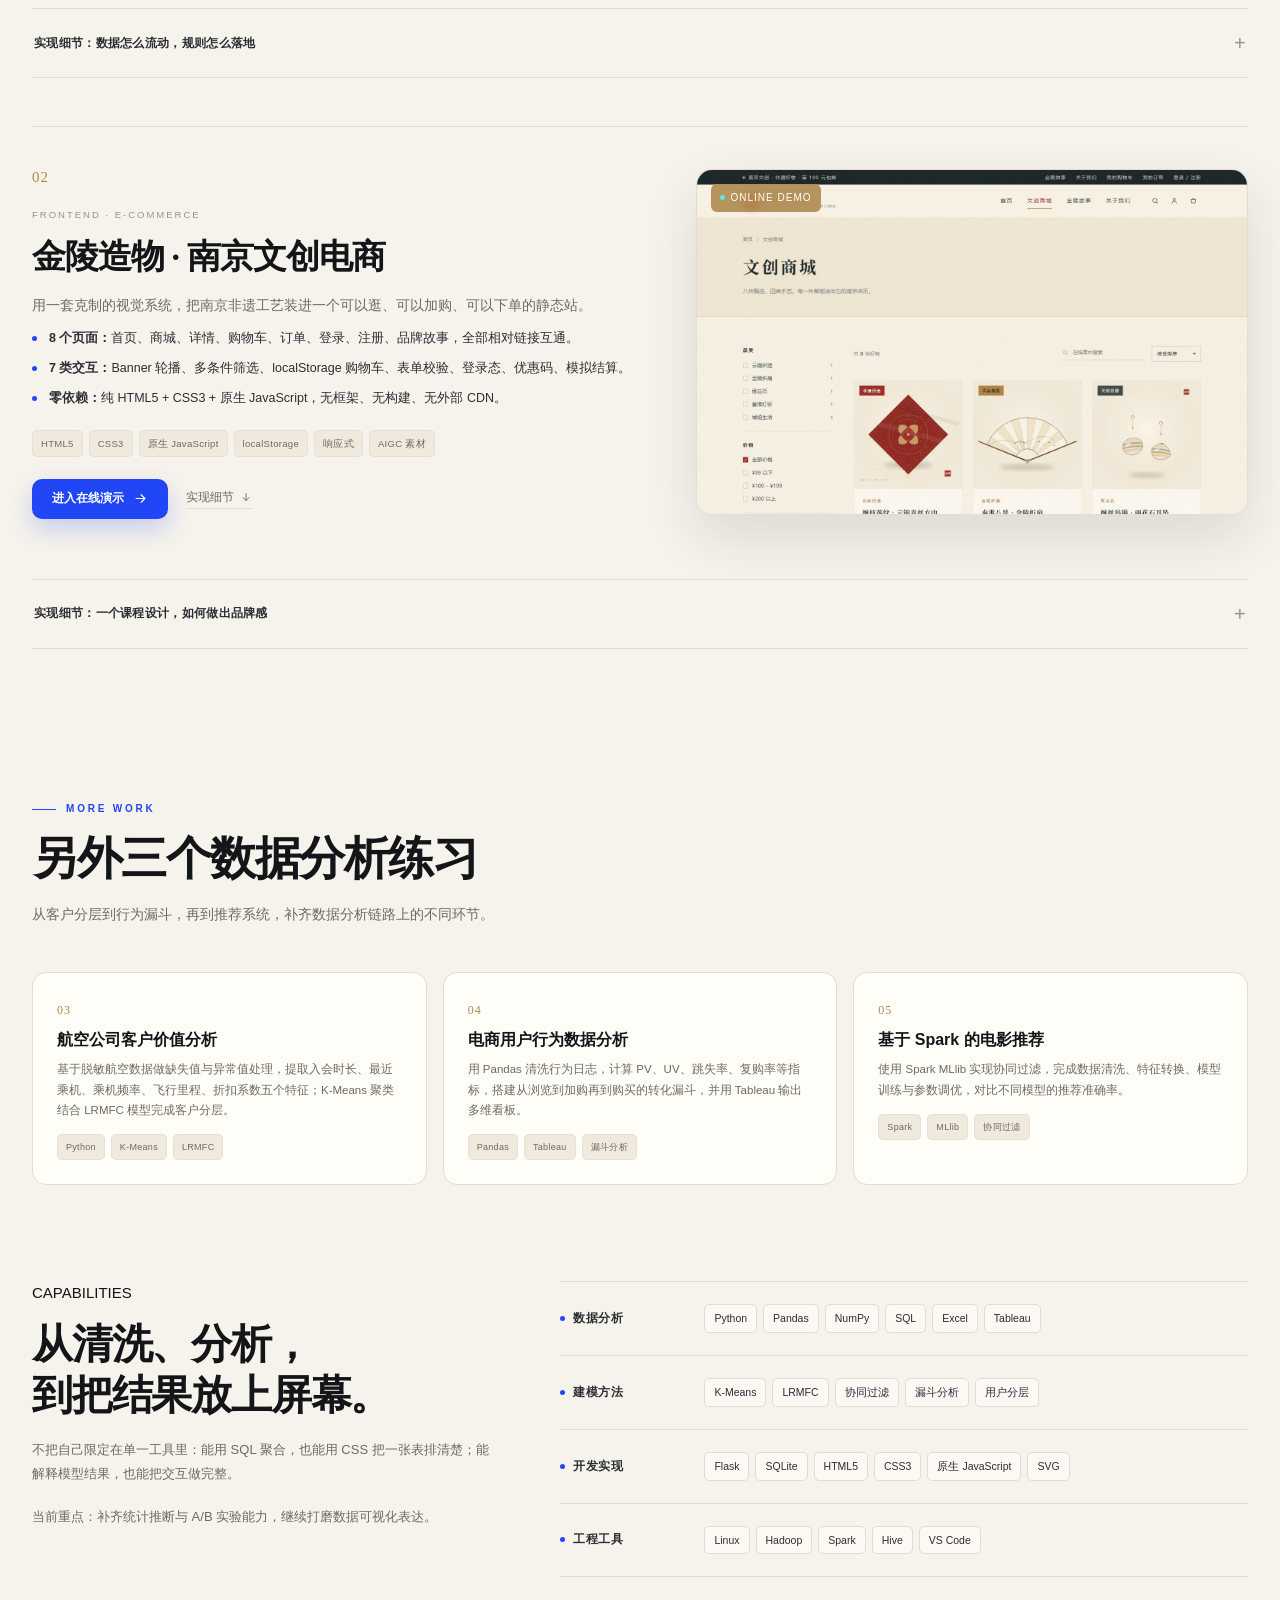
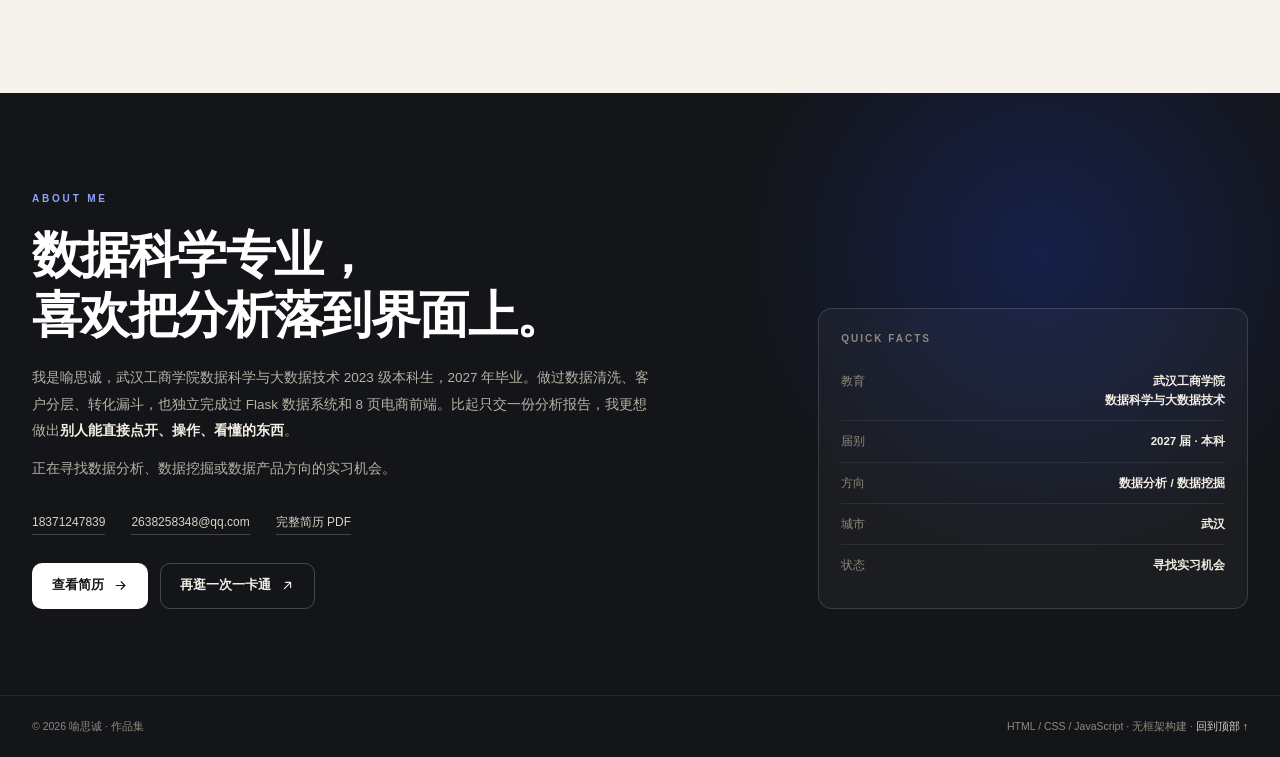
==== commit fd987cdf: "Add files via upload" ====
--- a/index.html
+++ b/index.html
@@ -75,7 +75,7 @@
             <img src="assets/img/campus-dashboard.jpg" alt="校园一卡通数据驾驶舱界面" width="1440" height="900">
           </a>
           <div class="float-card fc-1"><span>覆盖学生</span><b>100<small> 人</small></b></div>
-          <div class="float-card fc-2"><span>消费流水</span><b>54,370<small> 条</small></b></div>
+          <div class="float-card fc-2"><span>消费流水</span><b>15,939<small> 条</small></b></div>
           <div class="float-card fc-3"><span>RISK RULES</span><b>2<small> 条</small></b></div>
           <div class="hero-caption">
             <span>01 / 校园一卡通 · 数据驾驶舱</span>
@@ -88,7 +88,7 @@
     <div class="wrap">
       <div class="stat-band reveal">
         <div><b>2<em>个</em></b><span>完整项目</span></div>
-        <div><b>54,370<em>条</em></b><span>模拟流水样本</span></div>
+        <div><b>15,939<em>条</em></b><span>模拟流水样本</span></div>
         <div><b>8<em>页</em></b><span>前端页面</span></div>
         <div><b>7<em>类</em></b><span>JavaScript 交互</span></div>
       </div>
@@ -99,7 +99,7 @@
         <div class="section-head reveal">
           <span class="kicker">SELECTED WORK</span>
           <h2>两个项目，两种能力</h2>
-          <p>一个从数据出发，把 5.4 万条模拟流水变成资助与预警；一个从品牌出发，把南京非遗做成可浏览、可加购的电商前端。都能直接点开体验。</p>
+          <p>一个从数据出发，把 1.6 万条模拟流水变成资助与预警；一个从品牌出发，把南京非遗做成可浏览、可加购的电商前端。都能直接点开体验。</p>
         </div>
 
         <article class="project reveal" id="campus">
@@ -112,9 +112,9 @@
             <div class="project-top"><span class="project-no">01</span> <span class="project-type">DATA SYSTEM · FULL STACK</span></div>
             <h3>校园一卡通消费精准资助<br>与异常预警系统</h3>
             <p class="project-lead">把校园场景里的消费流水，转成可解释的资助候选与风险信号。</p>
-            <p style="display:flex;align-items:center;gap:7px;margin:0 0 16px;font-size:10.5px;color:#999287"><span style="flex:none;padding:3px 6px;border-radius:4px;background:#f3ead9;color:#b08a4f;font-size:9px;font-weight:700;letter-spacing:.6px">数据说明</span>5.4 万条模拟流水，姓名与学号已匿名化</p>
+            <p style="display:flex;align-items:center;gap:7px;margin:0 0 16px;font-size:10.5px;color:#999287"><span style="flex:none;padding:3px 6px;border-radius:4px;background:#f3ead9;color:#b08a4f;font-size:9px;font-weight:700;letter-spacing:.6px">数据说明</span>1.6 万条模拟流水，姓名与学号已匿名化</p>
             <ul class="project-points">
-              <li><b>数据管道：</b>Pandas 清洗 + SQL 聚合，按学生计算 10 个月月均消费，过滤空值与格式异常。</li>
+              <li><b>数据管道：</b>Pandas 清洗 + SQL 聚合，按学生计算有效月份月均消费（剔除稀疏月），过滤空值与格式异常。</li>
               <li><b>资助闭环：</b>区间阈值筛选、走读/住读身份标注、行为画像、审核通过 / 驳回。</li>
               <li><b>风险规则：</b>「单笔大额且超个人均值 3 倍」与「23:00–05:00 刷卡」双规则，支持一键结案。</li>
             </ul>
